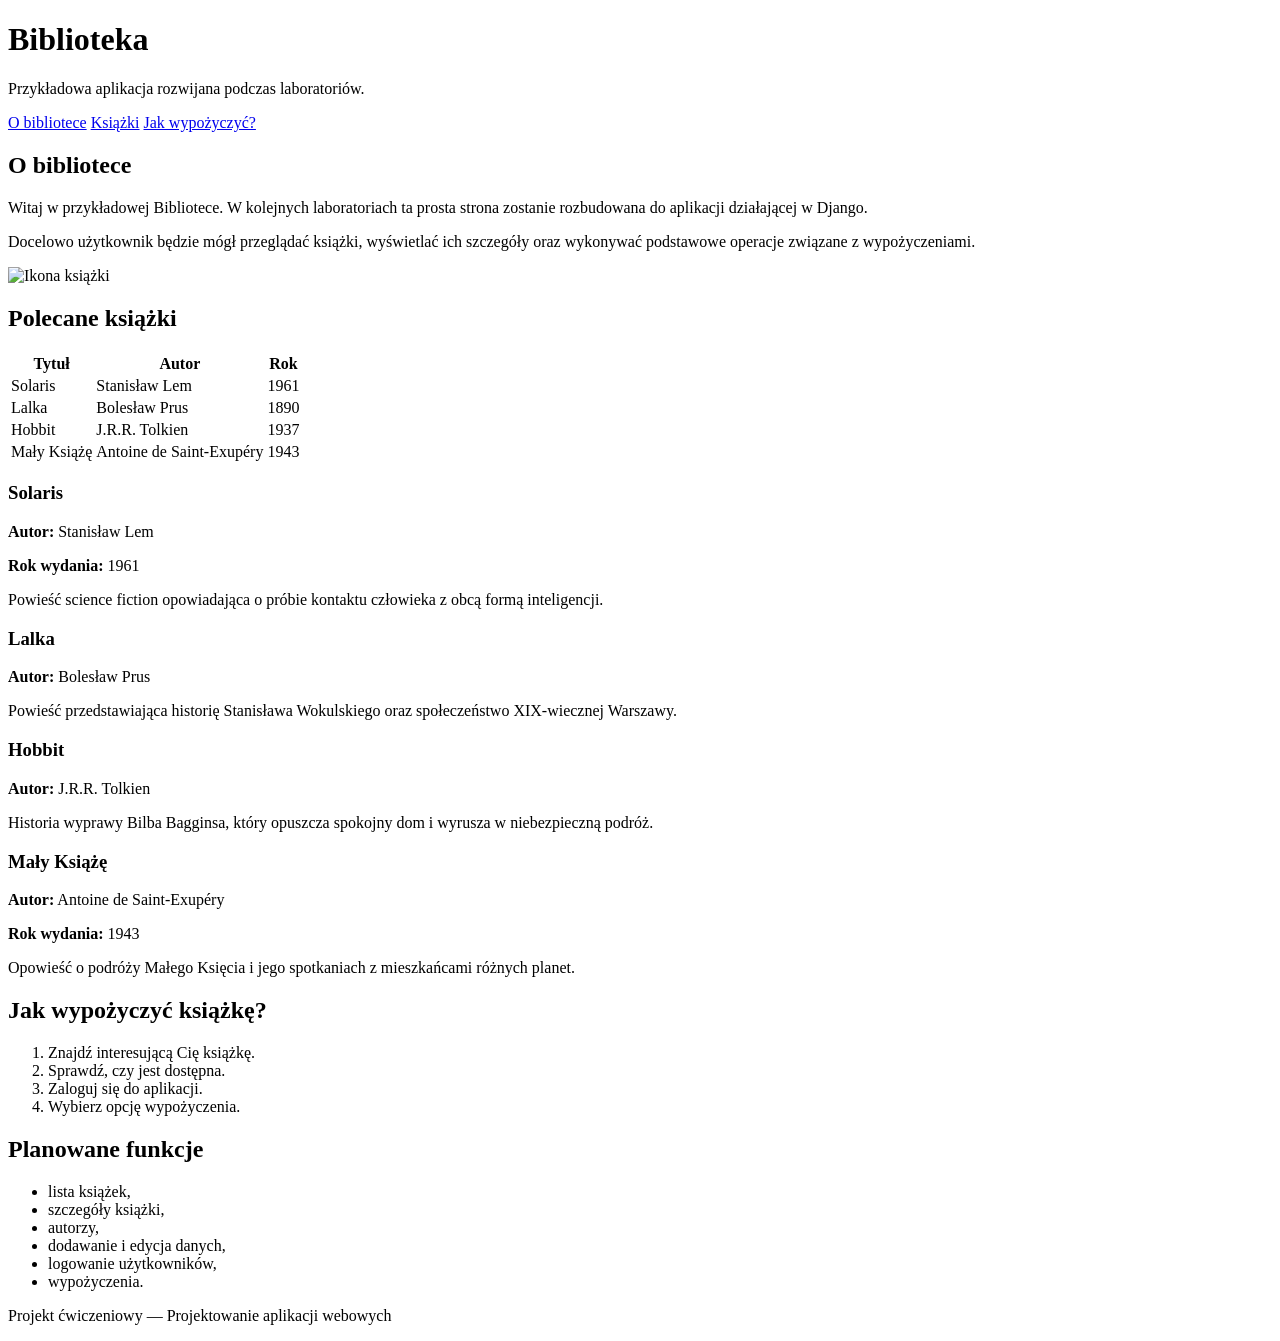
==== frontend/index.html @ 56da9ee9 "Dodano index.html" ====
<!DOCTYPE html>
<html lang="pl">
<head>
    <meta charset="UTF-8">
    <meta name="viewport" content="width=device-width, initial-scale=1.0">
    <title>Biblioteka</title>
</head>
<body>

    <header>
        <h1>Biblioteka</h1>

        <p>
            Przykładowa aplikacja rozwijana podczas laboratoriów.
        </p>

        <nav>
            <a href="#about">O bibliotece</a>
            <a href="#books">Książki</a>
            <a href="#rules">Jak wypożyczyć?</a>
        </nav>
    </header>

    <main>

        <section id="about">
            <h2>O bibliotece</h2>

            <p>
                Witaj w przykładowej Bibliotece.
                W kolejnych laboratoriach ta prosta strona zostanie
                rozbudowana do aplikacji działającej w Django.
            </p>

            <p>
                Docelowo użytkownik będzie mógł przeglądać książki,
                wyświetlać ich szczegóły oraz wykonywać podstawowe
                operacje związane z wypożyczeniami.
            </p>

            <img
                src="https://img.redro.pl/obrazy/ikona-ksiazki-logo-700-115049572.jpg"
                alt="Ikona książki"
                width="120"
            >
        </section>

        <section id="books">
            <h2>Polecane książki</h2>

            <table>
                <thead>
                    <tr>
                        <th>Tytuł</th>
                        <th>Autor</th>
                        <th>Rok</th>
                    </tr>
                </thead>
                <tbody>
                    <tr>
                        <td>Solaris</td>
                        <td>Stanisław Lem</td>
                        <td>1961</td>
                    </tr>
                    <tr>
                        <td>Lalka</td>
                        <td>Bolesław Prus</td>
                        <td>1890</td>
                    </tr>
                    <tr>
                        <td>Hobbit</td>
                        <td>J.R.R. Tolkien</td>
                        <td>1937</td>
                    </tr>
                    <tr>
                        <td>Mały Książę</td>
                        <td>Antoine de Saint-Exupéry</td>
                        <td>1943</td>
                    </tr>
                </tbody>
            </table>

            <article>
                <h3>Solaris</h3>

                <div class="book-info">
                    <p>
                        <strong>Autor:</strong> Stanisław Lem
                    </p>

                    <p>
                        <strong>Rok wydania:</strong> 1961
                    </p>
                </div>

                <p>
                    Powieść science fiction opowiadająca o próbie
                    kontaktu człowieka z obcą formą inteligencji.
                </p>
            </article>

            <article>
                <h3>Lalka</h3>

                <p>
                    <strong>Autor:</strong> Bolesław Prus
                </p>

                <p>
                    Powieść przedstawiająca historię Stanisława
                    Wokulskiego oraz społeczeństwo XIX-wiecznej Warszawy.
                </p>
            </article>

            <article>
                <h3>Hobbit</h3>

                <p>
                    <strong>Autor:</strong> J.R.R. Tolkien
                </p>

                <p>
                    Historia wyprawy Bilba Bagginsa, który opuszcza
                    spokojny dom i wyrusza w niebezpieczną podróż.
                </p>
            </article>

            <article>
                <h3>Mały Książę</h3>

                <div class="book-info">
                    <p>
                        <strong>Autor:</strong> Antoine de Saint-Exupéry
                    </p>

                    <p>
                        <strong>Rok wydania:</strong> 1943
                    </p>
                </div>

                <p>
                    Opowieść o podróży Małego Księcia i jego spotkaniach
                    z mieszkańcami różnych planet.
                </p>
            </article>
        </section>

        <section id="rules">
            <h2>Jak wypożyczyć książkę?</h2>

            <ol>
                <li>Znajdź interesującą Cię książkę.</li>
                <li>Sprawdź, czy jest dostępna.</li>
                <li>Zaloguj się do aplikacji.</li>
                <li>Wybierz opcję wypożyczenia.</li>
            </ol>
        </section>

        <section>
            <h2>Planowane funkcje</h2>

            <ul>
                <li>lista książek,</li>
                <li>szczegóły książki,</li>
                <li>autorzy,</li>
                <li>dodawanie i edycja danych,</li>
                <li>logowanie użytkowników,</li>
                <li>wypożyczenia.</li>
            </ul>
        </section>

    </main>

    <footer>
        <p>
            Projekt ćwiczeniowy — Projektowanie aplikacji webowych
        </p>
    </footer>

</body>
</html>
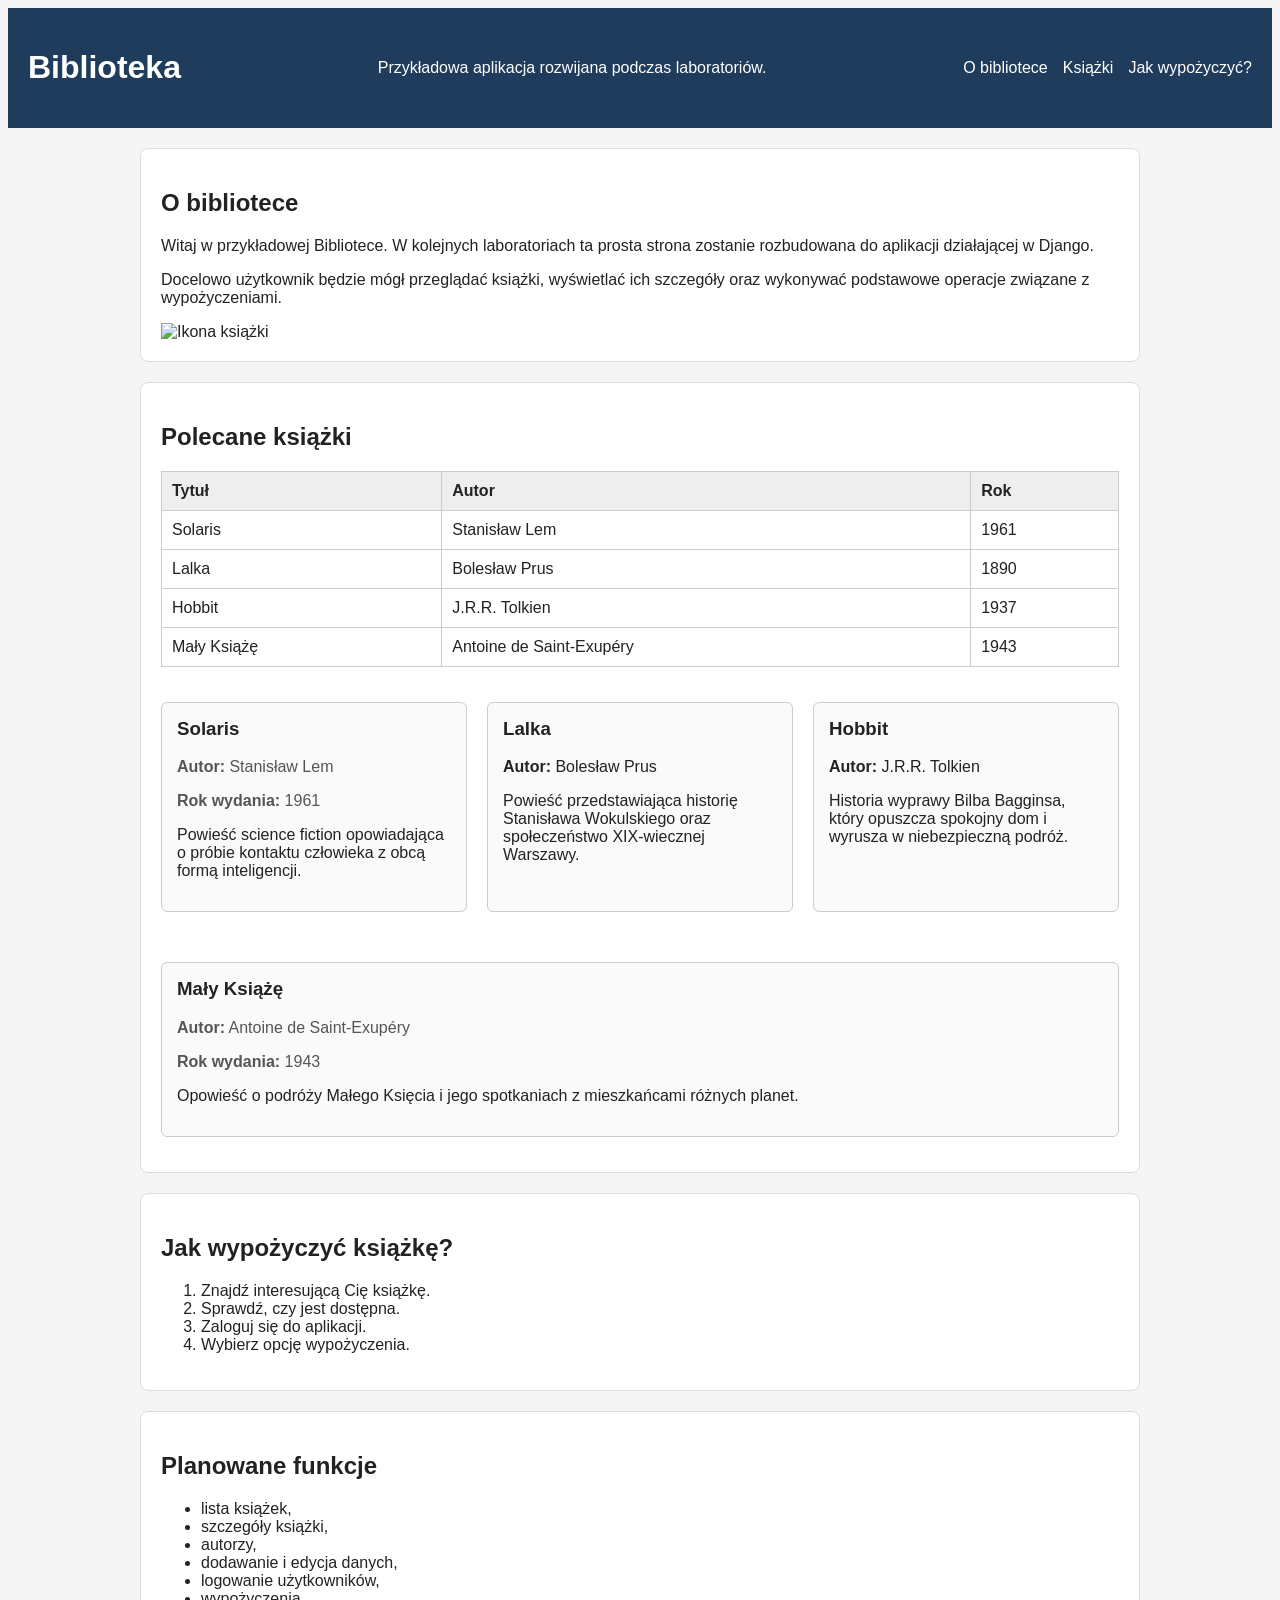
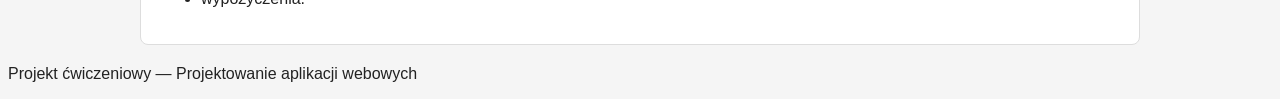
==== commit e3ac8c0f: "Dodano arkusze styl" ====
--- a/frontend/index.html
+++ b/frontend/index.html
@@ -4,6 +4,7 @@
     <meta charset="UTF-8">
     <meta name="viewport" content="width=device-width, initial-scale=1.0">
     <title>Biblioteka</title>
+    <link rel="stylesheet" href="css/styles.css">
 </head>
 <body>
 
@@ -79,8 +80,8 @@
                     </tr>
                 </tbody>
             </table>
-
-            <article>
+            <div class ="book-list">
+            <article class="book-card">
                 <h3>Solaris</h3>
 
                 <div class="book-info">
@@ -99,7 +100,7 @@
                 </p>
             </article>
 
-            <article>
+            <article class="book-card">
                 <h3>Lalka</h3>
 
                 <p>
@@ -112,7 +113,7 @@
                 </p>
             </article>
 
-            <article>
+            <article class="book-card">
                 <h3>Hobbit</h3>
 
                 <p>
@@ -125,7 +126,7 @@
                 </p>
             </article>
 
-            <article>
+            <article class="book-card">
                 <h3>Mały Książę</h3>
 
                 <div class="book-info">
@@ -143,6 +144,7 @@
                     z mieszkańcami różnych planet.
                 </p>
             </article>
+            </div>
         </section>
 
         <section id="rules">
@@ -177,5 +179,6 @@
         </p>
     </footer>
 
+</section>
 </body>
 </html>
--- a/frontend/css/styles.css
+++ b/frontend/css/styles.css
@@ -0,0 +1,142 @@
+body {
+    background-color: #f5f5f5;
+    color: #222222;
+
+    font-family: Arial, Helvetica, sans-serif;
+}
+
+main {
+    width: 90%;
+    max-width: 1000px;
+
+    margin: 0 auto;
+}
+
+section {
+    background-color: white;
+
+    margin: 20px 0;
+    padding: 20px;
+
+    border: 1px solid #dddddd;
+    border-radius: 8px;
+}
+
+header {
+        display: flex;
+
+    justify-content: space-between;
+    align-items: center;
+
+    gap: 20px;
+    background-color: #1f3c5c;
+    color: white;
+
+    padding: 20px;
+}
+
+nav {
+    display: flex;
+    gap: 15px;
+}
+
+nav a {
+    color: white;
+    text-decoration: none;
+
+}
+nav a:hover {
+    text-decoration: underline;
+
+}.book-card {
+    border: 1px solid #cccccc;
+    border-radius: 6px;
+
+    padding: 15px;
+    margin: 15px 0;
+
+    background-color: #fafafa;
+}
+.book-card h3 {
+    margin-top: 0;
+}
+.book-info {
+    color: #555555;
+}
+table {
+    width: 100%;
+    border-collapse: collapse;
+
+    margin: 20px 0;
+}
+th,
+td {
+    border: 1px solid #cccccc;
+    padding: 10px;
+    text-align: left;
+}
+th {
+    background-color: #eeeeee;
+}
+.flex-test {
+    display: flex;
+}
+.flex-test {
+    display: flex;
+    gap: 20px;
+}
+.flex-test {
+    display: flex;
+    flex-direction: row;
+}
+.flex-test {
+    display: flex;
+
+    justify-content: space-between;
+}
+
+.book-list {
+    display: flex;
+
+    gap: 20px;
+
+    flex-wrap: wrap;
+}
+.book-card {
+    flex: 1 1 250px;
+}
+@media (max-width: 700px) {
+
+    header {
+        flex-direction: column;
+        align-items: flex-start;
+    }
+
+}@media (max-width: 700px) {
+
+    header {
+        flex-direction: column;
+        align-items: flex-start;
+    }
+
+    nav {
+        flex-direction: column;
+    }
+
+}@media (max-width: 700px) {
+
+    header {
+        flex-direction: column;
+        align-items: flex-start;
+    }
+
+    nav {
+        flex-direction: column;
+    }
+
+
+    main {
+        width: 95%;
+    }
+
+}
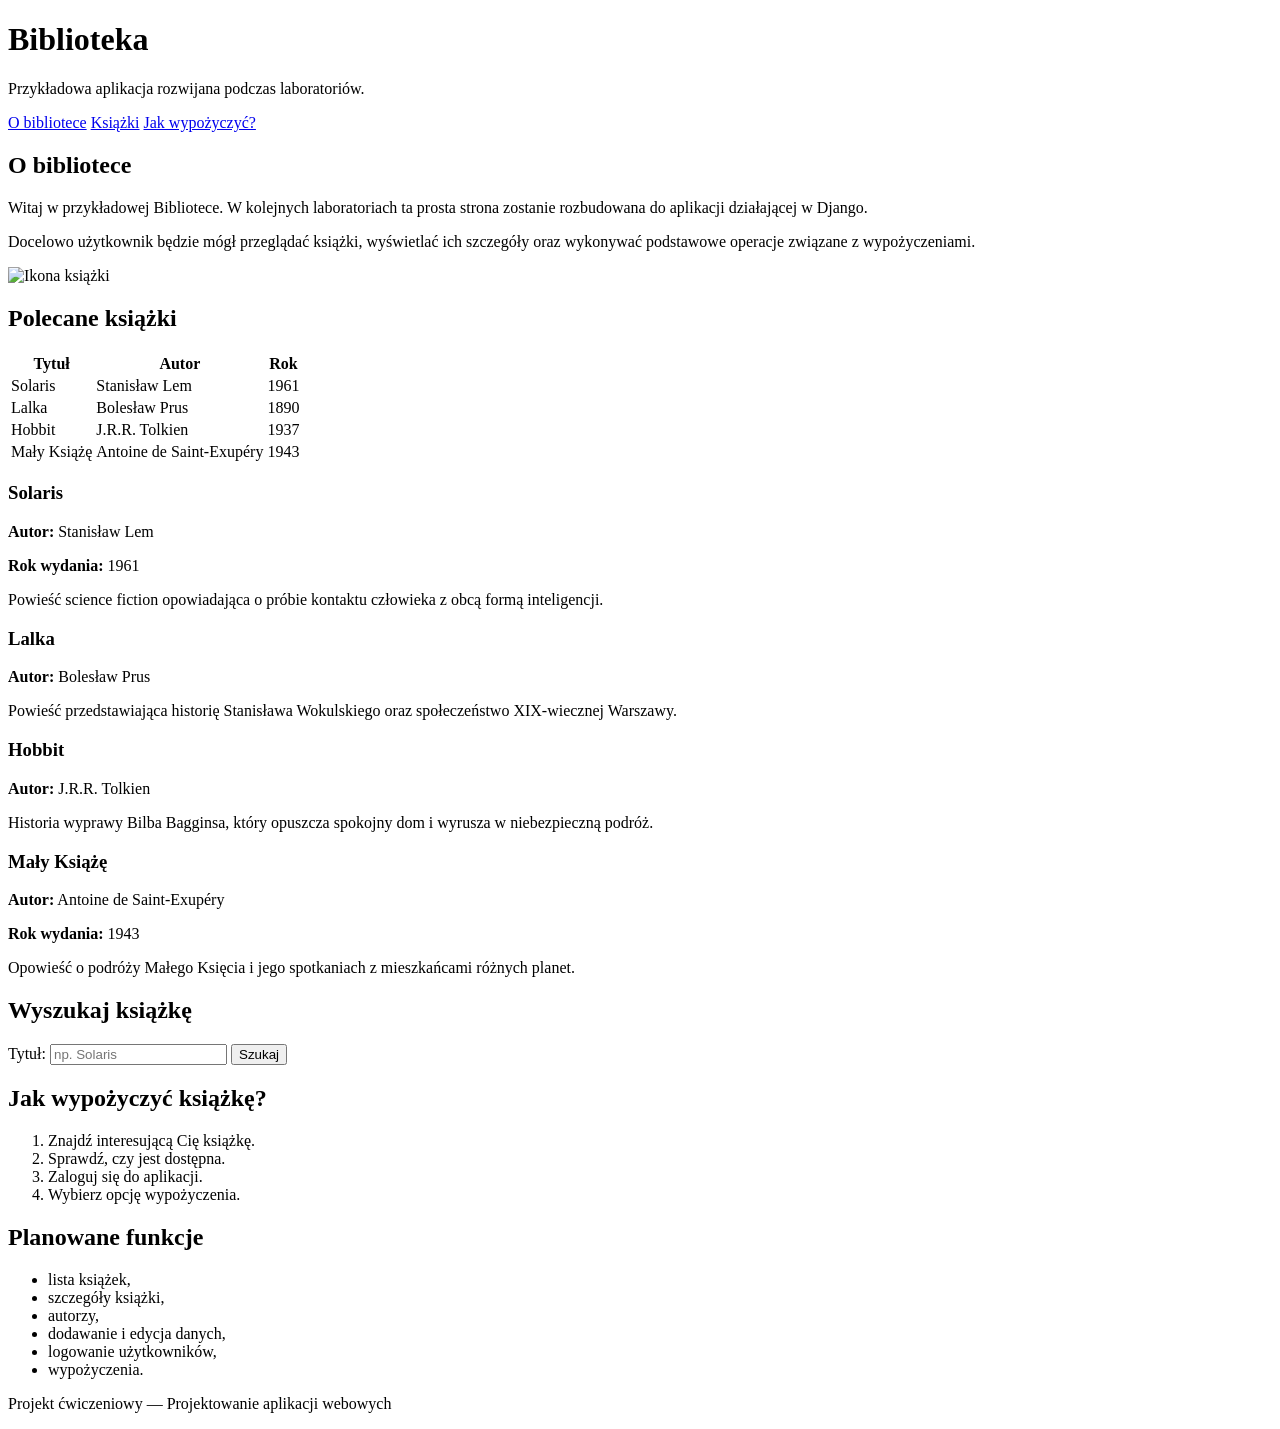
==== commit 3e708fcf: "Dodano Django i templates" ====
--- a/frontend/index.html
+++ b/frontend/index.html
@@ -4,7 +4,6 @@
     <meta charset="UTF-8">
     <meta name="viewport" content="width=device-width, initial-scale=1.0">
     <title>Biblioteka</title>
-    <link rel="stylesheet" href="css/styles.css">
 </head>
 <body>
 
@@ -80,8 +79,8 @@
                     </tr>
                 </tbody>
             </table>
-            <div class ="book-list">
-            <article class="book-card">
+
+            <article>
                 <h3>Solaris</h3>
 
                 <div class="book-info">
@@ -100,7 +99,7 @@
                 </p>
             </article>
 
-            <article class="book-card">
+            <article>
                 <h3>Lalka</h3>
 
                 <p>
@@ -113,7 +112,7 @@
                 </p>
             </article>
 
-            <article class="book-card">
+            <article>
                 <h3>Hobbit</h3>
 
                 <p>
@@ -126,7 +125,7 @@
                 </p>
             </article>
 
-            <article class="book-card">
+            <article>
                 <h3>Mały Książę</h3>
 
                 <div class="book-info">
@@ -144,9 +143,25 @@
                     z mieszkańcami różnych planet.
                 </p>
             </article>
-            </div>
         </section>
+        <section id="search">
+            <h2>Wyszukaj książkę</h2>
 
+            <form method="get">
+                <label for="query">Tytuł:</label>
+
+                <input
+                    type="text"
+                    id="query"
+                    name="query"
+                    placeholder="np. Solaris"
+                >
+
+                <button type="submit">
+                    Szukaj
+                </button>
+            </form>
+        </section>
         <section id="rules">
             <h2>Jak wypożyczyć książkę?</h2>
 
@@ -179,6 +194,5 @@
         </p>
     </footer>
 
-</section>
 </body>
-</html>+</html>
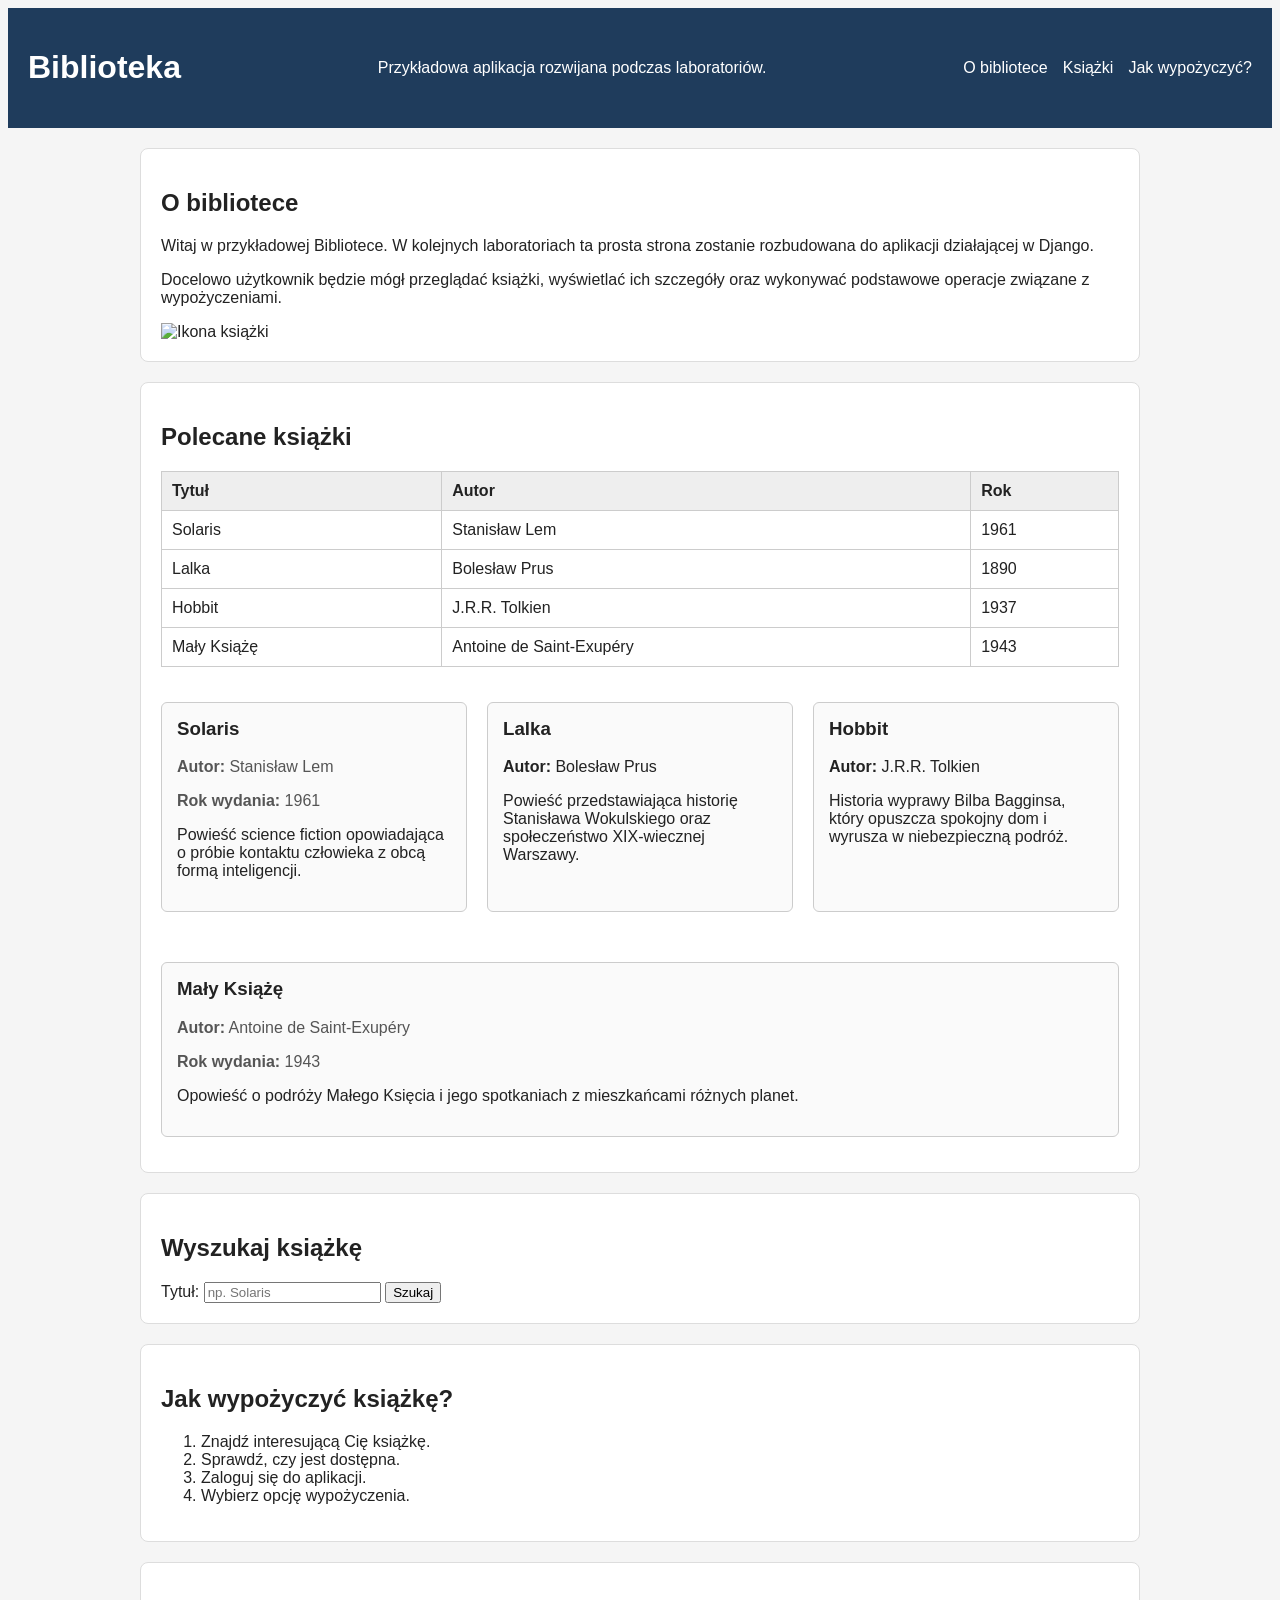
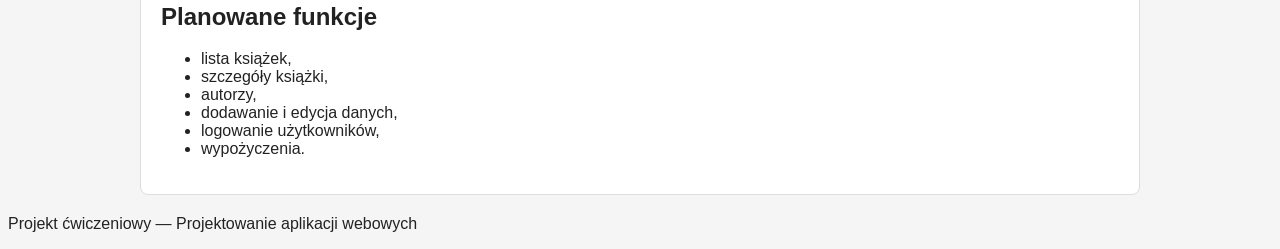
==== commit 5c2c0061: "Merge branch 'main' of https://github.com/ppurska/paw_biblioteka" ====
--- a/frontend/index.html
+++ b/frontend/index.html
@@ -4,6 +4,7 @@
     <meta charset="UTF-8">
     <meta name="viewport" content="width=device-width, initial-scale=1.0">
     <title>Biblioteka</title>
+    <link rel="stylesheet" href="css/styles.css">
 </head>
 <body>
 
@@ -79,8 +80,8 @@
                     </tr>
                 </tbody>
             </table>
-
-            <article>
+            <div class ="book-list">
+            <article class="book-card">
                 <h3>Solaris</h3>
 
                 <div class="book-info">
@@ -99,7 +100,7 @@
                 </p>
             </article>
 
-            <article>
+            <article class="book-card">
                 <h3>Lalka</h3>
 
                 <p>
@@ -112,7 +113,7 @@
                 </p>
             </article>
 
-            <article>
+            <article class="book-card">
                 <h3>Hobbit</h3>
 
                 <p>
@@ -125,7 +126,7 @@
                 </p>
             </article>
 
-            <article>
+            <article class="book-card">
                 <h3>Mały Książę</h3>
 
                 <div class="book-info">
@@ -143,6 +144,7 @@
                     z mieszkańcami różnych planet.
                 </p>
             </article>
+            </div>
         </section>
         <section id="search">
             <h2>Wyszukaj książkę</h2>
@@ -194,5 +196,6 @@
         </p>
     </footer>
 
+</section>
 </body>
 </html>
--- a/frontend/css/styles.css
+++ b/frontend/css/styles.css
@@ -0,0 +1,142 @@
+body {
+    background-color: #f5f5f5;
+    color: #222222;
+
+    font-family: Arial, Helvetica, sans-serif;
+}
+
+main {
+    width: 90%;
+    max-width: 1000px;
+
+    margin: 0 auto;
+}
+
+section {
+    background-color: white;
+
+    margin: 20px 0;
+    padding: 20px;
+
+    border: 1px solid #dddddd;
+    border-radius: 8px;
+}
+
+header {
+        display: flex;
+
+    justify-content: space-between;
+    align-items: center;
+
+    gap: 20px;
+    background-color: #1f3c5c;
+    color: white;
+
+    padding: 20px;
+}
+
+nav {
+    display: flex;
+    gap: 15px;
+}
+
+nav a {
+    color: white;
+    text-decoration: none;
+
+}
+nav a:hover {
+    text-decoration: underline;
+
+}.book-card {
+    border: 1px solid #cccccc;
+    border-radius: 6px;
+
+    padding: 15px;
+    margin: 15px 0;
+
+    background-color: #fafafa;
+}
+.book-card h3 {
+    margin-top: 0;
+}
+.book-info {
+    color: #555555;
+}
+table {
+    width: 100%;
+    border-collapse: collapse;
+
+    margin: 20px 0;
+}
+th,
+td {
+    border: 1px solid #cccccc;
+    padding: 10px;
+    text-align: left;
+}
+th {
+    background-color: #eeeeee;
+}
+.flex-test {
+    display: flex;
+}
+.flex-test {
+    display: flex;
+    gap: 20px;
+}
+.flex-test {
+    display: flex;
+    flex-direction: row;
+}
+.flex-test {
+    display: flex;
+
+    justify-content: space-between;
+}
+
+.book-list {
+    display: flex;
+
+    gap: 20px;
+
+    flex-wrap: wrap;
+}
+.book-card {
+    flex: 1 1 250px;
+}
+@media (max-width: 700px) {
+
+    header {
+        flex-direction: column;
+        align-items: flex-start;
+    }
+
+}@media (max-width: 700px) {
+
+    header {
+        flex-direction: column;
+        align-items: flex-start;
+    }
+
+    nav {
+        flex-direction: column;
+    }
+
+}@media (max-width: 700px) {
+
+    header {
+        flex-direction: column;
+        align-items: flex-start;
+    }
+
+    nav {
+        flex-direction: column;
+    }
+
+
+    main {
+        width: 95%;
+    }
+
+}
